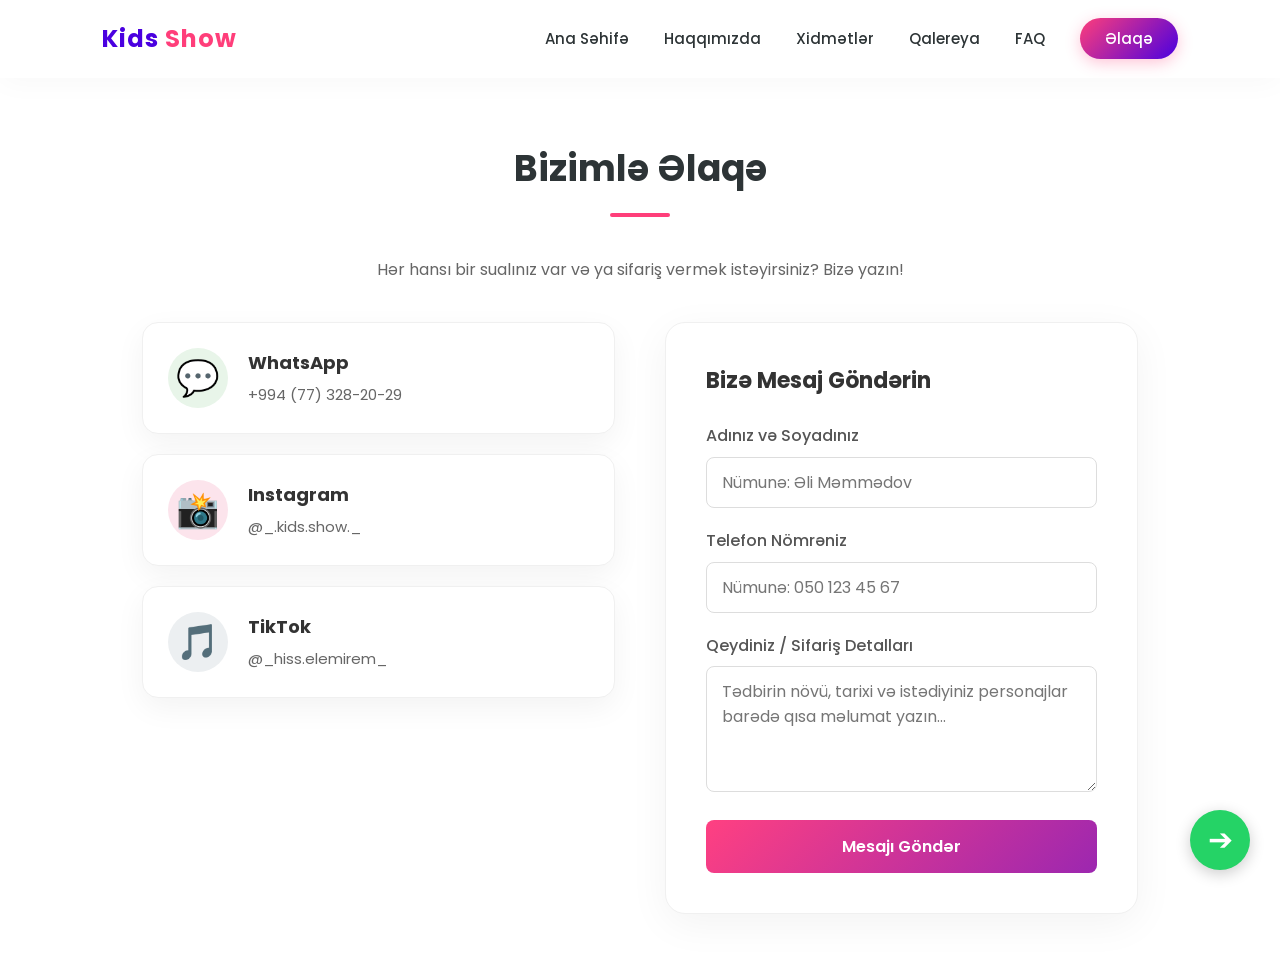
==== contact.html @ 110b322b "Create contact.html" ====
<!DOCTYPE html>
<html lang="az">
<head>
    <meta charset="UTF-8">
    <meta name="viewport" content="width=device-width, initial-scale=1.0">
    <title>Əlaqə | Kids Show</title>
    <link rel="stylesheet" href="style.css">
    <style>
        .contact-container {
            padding: 60px 8%;
            max-width: 1200px;
            margin: 0 auto;
        }
        
        .contact-grid {
            display: grid;
            grid-template-columns: 1fr 1fr;
            gap: 50px;
            margin-top: 40px;
        }

        @media (max-width: 768px) {
            .contact-grid {
                grid-template-columns: 1fr;
                gap: 30px;
            }
        }

        /* Sosial Media və Əlaqə Kartları */
        .contact-info {
            display: flex;
            flex-direction: column;
            gap: 20px;
        }

        .contact-card {
            background: #ffffff;
            padding: 25px;
            border-radius: 16px;
            box-shadow: 0 10px 30px rgba(0,0,0,0.05);
            border: 1px solid #f0f0f0;
            display: flex;
            align-items: center;
            gap: 20px;
            text-decoration: none;
            color: inherit;
            transition: transform 0.3s ease, box-shadow 0.3s ease;
        }

        .contact-card:hover {
            transform: translateY(-5px);
            box-shadow: 0 15px 35px rgba(0,0,0,0.1);
        }

        .contact-icon {
            font-size: 35px;
            width: 60px;
            height: 60px;
            display: flex;
            align-items: center;
            justify-content: center;
            border-radius: 50%;
        }

        /* Sosial Şbəkələrin Rəngləri */
        .wp-card .contact-icon { background: #e8f5e9; color: #25D366; }
        .insta-card .contact-icon { background: #fce4ec; color: #E1306C; }
        .tiktok-card .contact-icon { background: #eceff1; color: #000000; }

        .card-details h3 {
            margin: 0 0 5px 0;
            font-size: 18px;
            color: #333;
        }

        .card-details p {
            margin: 0;
            font-size: 15px;
            color: #666;
        }

        /* Əlaqə Formu */
        .contact-form-wrapper {
            background: #ffffff;
            padding: 40px;
            border-radius: 20px;
            box-shadow: 0 10px 40px rgba(0,0,0,0.05);
            border: 1px solid #f0f0f0;
        }

        .contact-form-wrapper h3 {
            margin-top: 0;
            margin-bottom: 25px;
            font-size: 22px;
            color: #333;
        }

        .form-group {
            margin-bottom: 20px;
        }

        .form-group label {
            display: block;
            margin-bottom: 8px;
            font-weight: 500;
            color: #555;
        }

        .form-group input, .form-group textarea {
            width: 100%;
            padding: 12px 15px;
            border: 1px solid #ddd;
            border-radius: 8px;
            font-size: 16px;
            transition: border-color 0.3s;
            box-sizing: border-box;
        }

        .form-group input:focus, .form-group textarea:focus {
            border-color: var(--primary, #ff4081);
            outline: none;
        }

        .submit-btn {
            background: linear-gradient(135deg, #ff4081, #9c27b0);
            color: white;
            border: none;
            padding: 14px 30px;
            font-size: 16px;
            font-weight: 600;
            border-radius: 8px;
            cursor: pointer;
            width: 100%;
            transition: opacity 0.3s;
        }

        .submit-btn:hover {
            opacity: 0.9;
        }
    </style>
</head>
<body>

    <header>
        <div class="logo">Kids <span>Show</span></div>
        <nav>
            <ul>
                <li><a href="index.html">Ana Səhifə</a></li>
                <li><a href="about.html">Haqqımızda</a></li>
                <li><a href="services.html">Xidmətlər</a></li>
                <li><a href="gallery.html">Qalereya</a></li>
                <li><a href="faq.html">FAQ</a></li>
                <li><a href="contact.html" class="nav-cta active">Əlaqə</a></li>
            </ul>
        </nav>
    </header>

    <div class="contact-container">
        <h2 class="section-title">Bizimlə Əlaqə</h2>
        <p style="text-align: center; color: #666; margin-top: -10px; margin-bottom: 40px;">Hər hansı bir sualınız var və ya sifariş vermək istəyirsiniz? Bizə yazın!</p>

        <div class="contact-grid">
            
            <div class="contact-info">
                
                <a href="https://wa.me/994773282029" target="_blank" class="contact-card wp-card">
                    <div class="contact-icon">💬</div>
                    <div class="card-details">
                        <h3>WhatsApp</h3>
                        <p>+994 (77) 328-20-29</p>
                    </div>
                </a>

                <a href="https://www.instagram.com/_.kids.show._?igsh=MWF3dDd5bzZmcnJxOQ==" target="_blank" class="contact-card insta-card">
                    <div class="contact-icon">📸</div>
                    <div class="card-details">
                        <h3>Instagram</h3>
                        <p>@_.kids.show._</p>
                    </div>
                </a>

                <a href="https://www.tiktok.com/@_hiss.elemirem_?_r=1&_t=ZS-970ieKTy6AK" target="_blank" class="contact-card tiktok-card">
                    <div class="contact-icon">🎵</div>
                    <div class="card-details">
                        <h3>TikTok</h3>
                        <p>@_hiss.elemirem_</p>
                    </div>
                </a>

            </div>

            <div class="contact-form-wrapper">
                <h3>Bizə Mesaj Göndərin</h3>
                <form action="#" method="POST">
                    <div class="form-group">
                        <label for="name">Adınız və Soyadınız</label>
                        <input type="text" id="name" required placeholder="Nümunə: Əli Məmmədov">
                    </div>
                    <div class="form-group">
                        <label for="phone">Telefon Nömrəniz</label>
                        <input type="tel" id="phone" required placeholder="Nümunə: 050 123 45 67">
                    </div>
                    <div class="form-group">
                        <label for="message">Qeydiniz / Sifariş Detalları</label>
                        <textarea id="message" rows="4" required placeholder="Tədbirin növü, tarixi və istədiyiniz personajlar barədə qısa məlumat yazın..."></textarea>
                    </div>
                    <button type="submit" class="submit-btn">Mesajı Göndər</button>
                </form>
            </div>

        </div>
    </div>

    <a href="https://wa.me/994773282029" class="whatsapp-float" target="_blank">➔</a>

</body>
</html>
---- style.css ----
/* Google Fonts */
@import url('https://fonts.googleapis.com/css2?family=Poppins:wght@300;400;500;600;700&display=swap');

:root {
    --primary: #FF3E7A;       /* Canlı Çəhrayı */
    --secondary: #4A00E0;     /* Premium Bənövşəyi */
    --accent: #FFD700;        /* Qızılı neon */
    --text-dark: #2D3436;     /* Tünd mətn */
    --text-light: #636E72;    /* Açıq mətn */
    --bg-white: #FFFFFF;
    --bg-light: #F9F9F9;
}

* {
    margin: 0;
    padding: 0;
    box-sizing: border-box;
    font-family: 'Poppins', sans-serif;
}

body {
    background-color: var(--bg-white);
    color: var(--text-dark);
    line-height: 1.6;
    overflow-x: hidden;
    padding-top: 80px; /* Sabit menyu üçün yer */
}

/* Premium Header (Sağ Yuxarı Naviqasiya) */
header {
    position: fixed;
    top: 0;
    left: 0;
    width: 100%;
    background: rgba(255, 255, 255, 0.95);
    backdrop-filter: blur(10px);
    padding: 20px 8%;
    display: flex;
    justify-content: space-between;
    align-items: center;
    z-index: 1000;
    box-shadow: 0 4px 30px rgba(0, 0, 0, 0.03);
}

.logo {
    font-size: 24px;
    font-weight: 700;
    color: var(--secondary);
    letter-spacing: 1px;
}

.logo span {
    color: var(--primary);
}

header nav ul {
    display: flex;
    list-style: none;
    align-items: center;
}

header nav ul li {
    margin-left: 35px;
}

header nav ul li a {
    text-decoration: none;
    color: var(--text-dark);
    font-weight: 500;
    font-size: 15px;
    transition: color 0.3s ease;
}

header nav ul li a:hover, 
header nav ul li a.active {
    color: var(--primary);
}

.nav-cta {
    background: linear-gradient(135deg, var(--primary), var(--secondary));
    color: white !important;
    padding: 10px 25px;
    border-radius: 50px;
    box-shadow: 0 4px 15px rgba(255, 62, 122, 0.3);
    transition: transform 0.3s ease, box-shadow 0.3s ease !important;
}

.nav-cta:hover {
    transform: translateY(-2px);
    box-shadow: 0 6px 20px rgba(255, 62, 122, 0.4);
}

/* Düymələr (Buttons) */
.btn {
    display: inline-block;
    padding: 15px 35px;
    border-radius: 50px;
    font-weight: 600;
    text-decoration: none;
    transition: all 0.3s ease;
    cursor: pointer;
}

.btn-primary {
    background: linear-gradient(135deg, var(--primary), var(--secondary));
    color: white;
    box-shadow: 0 5px 20px rgba(255, 62, 122, 0.3);
}

.btn-primary:hover {
    transform: translateY(-3px);
    box-shadow: 0 8px 25px rgba(255, 62, 122, 0.5);
}

.btn-secondary {
    background: transparent;
    color: white;
    border: 2px solid white;
    margin-left: 15px;
}

.btn-secondary:hover {
    background: white;
    color: var(--text-dark);
    transform: translateY(-3px);
}

/* Səhifə Başlıqları */
.section-title {
    text-align: center;
    font-size: 36px;
    font-weight: 700;
    margin-bottom: 50px;
    position: relative;
}

.section-title::after {
    content: '';
    display: block;
    width: 60px;
    height: 4px;
    background: var(--primary);
    margin: 15px auto 0;
    border-radius: 2px;
}

/* Üzən WhatsApp Düyməsi (Hər səhifədə) */
.whatsapp-float {
    position: fixed;
    bottom: 30px;
    right: 30px;
    width: 60px;
    height: 60px;
    background-color: #25D366;
    color: white;
    border-radius: 50px;
    text-align: center;
    font-size: 30px;
    box-shadow: 0 4px 15px rgba(0,0,0,0.2);
    z-index: 1000;
    display: flex;
    align-items: center;
    justify-content: center;
    text-decoration: none;
    transition: transform 0.3s ease;
}

.whatsapp-float:hover {
    transform: scale(1.1) rotate(10deg);
}

/* Footer */
footer {
    background: #111;
    color: white;
    padding: 60px 8% 20px;
    margin-top: 80px;
}

.footer-grid {
    display: grid;
    grid-template-columns: repeat(auto-fit, minmax(250px, 1fr));
    gap: 40px;
    margin-bottom: 40px;
}

.footer-col h3 {
    color: var(--primary);
    margin-bottom: 20px;
    font-size: 20px;
}

.footer-col p {
    color: #bbb;
    font-size: 14px;
}

.footer-links {
    list-style: none;
}

.footer-links li {
    margin-bottom: 10px;
}

.footer-links li a {
    color: #bbb;
    text-decoration: none;
    transition: color 0.3s;
}

.footer-links li a:hover {
    color: var(--primary);
}

.footer-bottom {
    text-align: center;
    padding-top: 20px;
    border-top: 1px solid #222;
    font-size: 14px;
    color: #777;
}

/* Mobil Uyğunluq (Responsive) */
@media (max-width: 992px) {
    header { padding: 20px 4%; }
    header nav ul li { margin-left: 20px; }
}

@media (max-width: 768px) {
    header { flex-direction: column; gap: 15px; text-align: center; position: relative; }
    body { padding-top: 0; }
    header nav ul { flex-wrap: wrap; justify-content: center; gap: 10px; }
    header nav ul li { margin-left: 0; margin: 0 10px; }
}
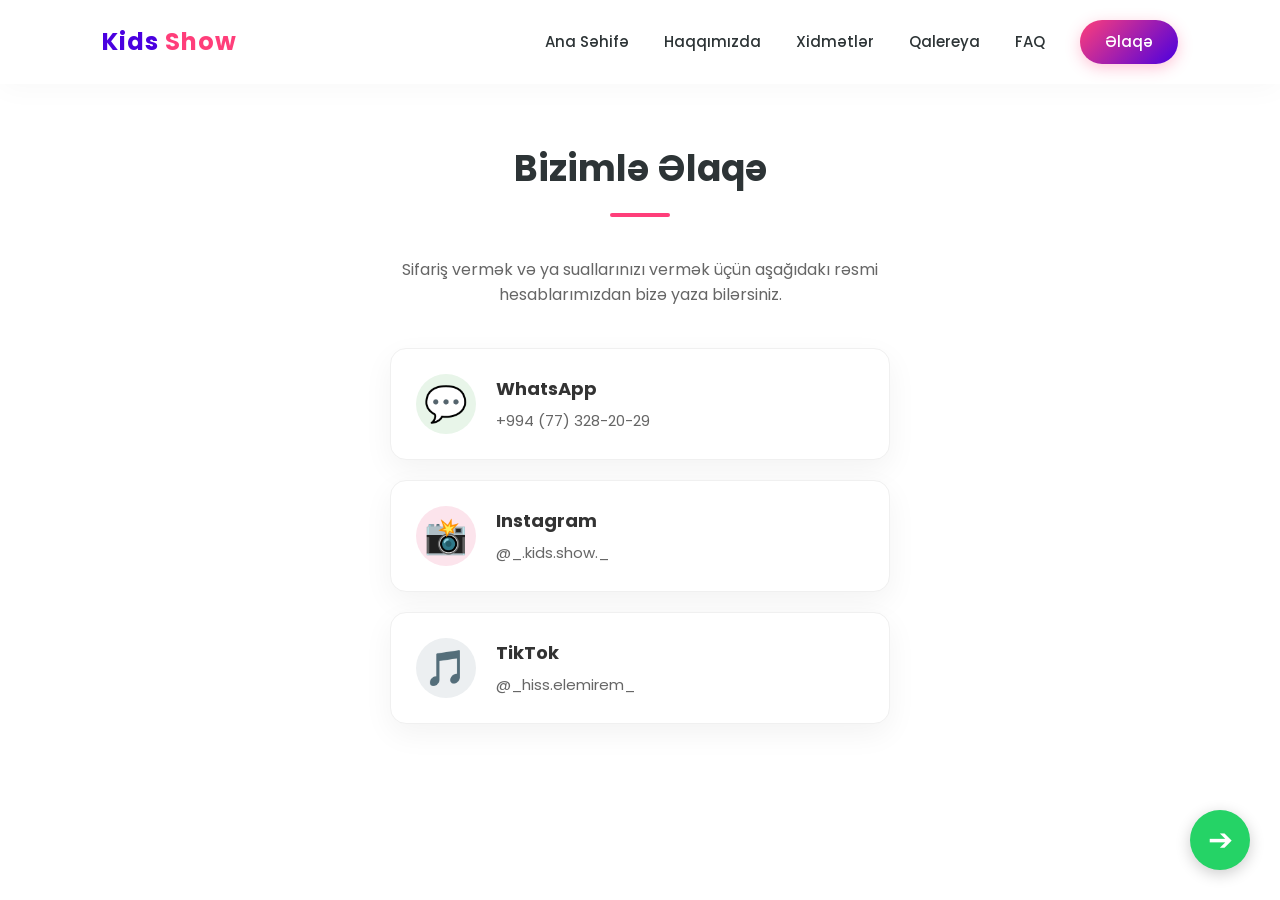
==== commit 5d79c8a1: "Update contact.html" ====
--- a/contact.html
+++ b/contact.html
@@ -8,29 +8,19 @@
     <style>
         .contact-container {
             padding: 60px 8%;
-            max-width: 1200px;
+            max-width: 800px;
             margin: 0 auto;
+            text-align: center;
         }
         
         .contact-grid {
-            display: grid;
-            grid-template-columns: 1fr 1fr;
-            gap: 50px;
-            margin-top: 40px;
-        }
-
-        @media (max-width: 768px) {
-            .contact-grid {
-                grid-template-columns: 1fr;
-                gap: 30px;
-            }
-        }
-
-        /* Sosial Media və Əlaqə Kartları */
-        .contact-info {
             display: flex;
             flex-direction: column;
             gap: 20px;
+            margin-top: 40px;
+            max-width: 500px;
+            margin-left: auto;
+            margin-right: auto;
         }
 
         .contact-card {
@@ -45,6 +35,7 @@
             text-decoration: none;
             color: inherit;
             transition: transform 0.3s ease, box-shadow 0.3s ease;
+            text-align: left;
         }
 
         .contact-card:hover {
@@ -62,7 +53,7 @@
             border-radius: 50%;
         }
 
-        /* Sosial Şbəkələrin Rəngləri */
+        /* Sosial Şəbəkələrin Rəngləri */
         .wp-card .contact-icon { background: #e8f5e9; color: #25D366; }
         .insta-card .contact-icon { background: #fce4ec; color: #E1306C; }
         .tiktok-card .contact-icon { background: #eceff1; color: #000000; }
@@ -79,63 +70,11 @@
             color: #666;
         }
 
-        /* Əlaqə Formu */
-        .contact-form-wrapper {
-            background: #ffffff;
-            padding: 40px;
-            border-radius: 20px;
-            box-shadow: 0 10px 40px rgba(0,0,0,0.05);
-            border: 1px solid #f0f0f0;
-        }
-
-        .contact-form-wrapper h3 {
-            margin-top: 0;
-            margin-bottom: 25px;
-            font-size: 22px;
-            color: #333;
-        }
-
-        .form-group {
-            margin-bottom: 20px;
-        }
-
-        .form-group label {
-            display: block;
-            margin-bottom: 8px;
-            font-weight: 500;
-            color: #555;
-        }
-
-        .form-group input, .form-group textarea {
-            width: 100%;
-            padding: 12px 15px;
-            border: 1px solid #ddd;
-            border-radius: 8px;
-            font-size: 16px;
-            transition: border-color 0.3s;
-            box-sizing: border-box;
-        }
-
-        .form-group input:focus, .form-group textarea:focus {
-            border-color: var(--primary, #ff4081);
-            outline: none;
-        }
-
-        .submit-btn {
-            background: linear-gradient(135deg, #ff4081, #9c27b0);
-            color: white;
-            border: none;
-            padding: 14px 30px;
-            font-size: 16px;
-            font-weight: 600;
-            border-radius: 8px;
-            cursor: pointer;
-            width: 100%;
-            transition: opacity 0.3s;
-        }
-
-        .submit-btn:hover {
-            opacity: 0.9;
+        /* Əlaqə düyməsinin düzgün durması üçün CSS sığortası */
+        .nav-cta {
+            display: inline-block !important;
+            transform: none !important;
+            writing-mode: horizontal-tb !important;
         }
     </style>
 </head>
@@ -157,56 +96,33 @@
 
     <div class="contact-container">
         <h2 class="section-title">Bizimlə Əlaqə</h2>
-        <p style="text-align: center; color: #666; margin-top: -10px; margin-bottom: 40px;">Hər hansı bir sualınız var və ya sifariş vermək istəyirsiniz? Bizə yazın!</p>
+        <p style="color: #666; margin-top: -10px; margin-bottom: 40px;">Sifariş vermək və ya suallarınızı vermək üçün aşağıdakı rəsmi hesablarımızdan bizə yaza bilərsiniz.</p>
 
         <div class="contact-grid">
             
-            <div class="contact-info">
-                
-                <a href="https://wa.me/994773282029" target="_blank" class="contact-card wp-card">
-                    <div class="contact-icon">💬</div>
-                    <div class="card-details">
-                        <h3>WhatsApp</h3>
-                        <p>+994 (77) 328-20-29</p>
-                    </div>
-                </a>
+            <a href="https://wa.me/994773282029" target="_blank" class="contact-card wp-card">
+                <div class="contact-icon">💬</div>
+                <div class="card-details">
+                    <h3>WhatsApp</h3>
+                    <p>+994 (77) 328-20-29</p>
+                </div>
+            </a>
 
-                <a href="https://www.instagram.com/_.kids.show._?igsh=MWF3dDd5bzZmcnJxOQ==" target="_blank" class="contact-card insta-card">
-                    <div class="contact-icon">📸</div>
-                    <div class="card-details">
-                        <h3>Instagram</h3>
-                        <p>@_.kids.show._</p>
-                    </div>
-                </a>
+            <a href="https://www.instagram.com/_.kids.show._?igsh=MWF3dDd5bzZmcnJxOQ==" target="_blank" class="contact-card insta-card">
+                <div class="contact-icon">📸</div>
+                <div class="card-details">
+                    <h3>Instagram</h3>
+                    <p>@_.kids.show._</p>
+                </div>
+            </a>
 
-                <a href="https://www.tiktok.com/@_hiss.elemirem_?_r=1&_t=ZS-970ieKTy6AK" target="_blank" class="contact-card tiktok-card">
-                    <div class="contact-icon">🎵</div>
-                    <div class="card-details">
-                        <h3>TikTok</h3>
-                        <p>@_hiss.elemirem_</p>
-                    </div>
-                </a>
-
-            </div>
-
-            <div class="contact-form-wrapper">
-                <h3>Bizə Mesaj Göndərin</h3>
-                <form action="#" method="POST">
-                    <div class="form-group">
-                        <label for="name">Adınız və Soyadınız</label>
-                        <input type="text" id="name" required placeholder="Nümunə: Əli Məmmədov">
-                    </div>
-                    <div class="form-group">
-                        <label for="phone">Telefon Nömrəniz</label>
-                        <input type="tel" id="phone" required placeholder="Nümunə: 050 123 45 67">
-                    </div>
-                    <div class="form-group">
-                        <label for="message">Qeydiniz / Sifariş Detalları</label>
-                        <textarea id="message" rows="4" required placeholder="Tədbirin növü, tarixi və istədiyiniz personajlar barədə qısa məlumat yazın..."></textarea>
-                    </div>
-                    <button type="submit" class="submit-btn">Mesajı Göndər</button>
-                </form>
-            </div>
+            <a href="https://www.tiktok.com/@_hiss.elemirem_?_r=1&_t=ZS-970ieKTy6AK" target="_blank" class="contact-card tiktok-card">
+                <div class="contact-icon">🎵</div>
+                <div class="card-details">
+                    <h3>TikTok</h3>
+                    <p>@_hiss.elemirem_</p>
+                </div>
+            </a>
 
         </div>
     </div>
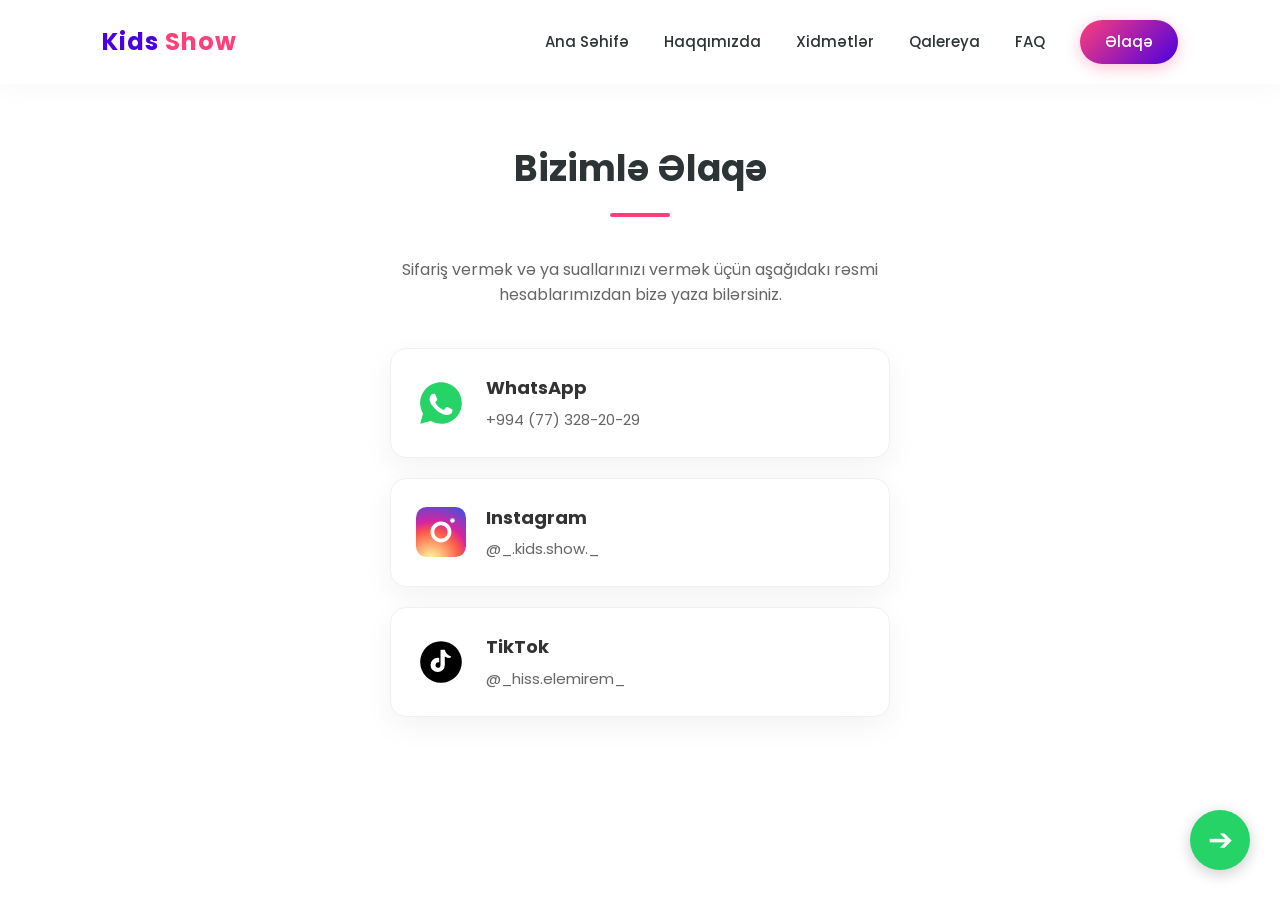
==== commit b71f5579: "Update contact.html" ====
--- a/contact.html
+++ b/contact.html
@@ -43,20 +43,20 @@
             box-shadow: 0 15px 35px rgba(0,0,0,0.1);
         }
 
-        .contact-icon {
-            font-size: 35px;
-            width: 60px;
-            height: 60px;
+        /* Loqo Sahəsi */
+        .contact-icon-wrapper {
+            width: 50px;
+            height: 50px;
             display: flex;
             align-items: center;
             justify-content: center;
-            border-radius: 50%;
+            flex-shrink: 0;
         }
 
-        /* Sosial Şəbəkələrin Rəngləri */
-        .wp-card .contact-icon { background: #e8f5e9; color: #25D366; }
-        .insta-card .contact-icon { background: #fce4ec; color: #E1306C; }
-        .tiktok-card .contact-icon { background: #eceff1; color: #000000; }
+        .contact-icon-wrapper svg {
+            width: 100%;
+            height: 100%;
+        }
 
         .card-details h3 {
             margin: 0 0 5px 0;
@@ -100,24 +100,46 @@
 
         <div class="contact-grid">
             
-            <a href="https://wa.me/994773282029" target="_blank" class="contact-card wp-card">
-                <div class="contact-icon">💬</div>
+            <a href="https://wa.me/994773282029" target="_blank" class="contact-card">
+                <div class="contact-icon-wrapper">
+                    <svg viewBox="0 0 24 24" fill="none" xmlns="http://www.w3.org/2000/svg">
+                        <path d="M12.004 2C6.48 2 2 6.48 2 12.004c0 1.848.502 3.578 1.377 5.066l-1.353 4.935 5.053-1.326a9.947 9.947 0 004.927 1.321c5.523 0 10.003-4.48 10.003-10.004C22.007 6.48 17.527 2 12.004 2z" fill="#25D366"/>
+                        <path d="M16.942 14.82c-.27-.135-1.594-.786-1.841-.876-.248-.09-.428-.135-.608.135-.18.27-.698.876-.855 1.056-.158.18-.315.203-.585.068a7.37 7.37 0 01-2.172-1.34 8.125 8.125 0 01-1.503-1.87c-.157-.27-.017-.417.118-.552.122-.122.27-.315.405-.473.135-.157.18-.27.27-.45.09-.18.045-.337-.023-.472-.067-.135-.607-1.463-.832-2.003-.22-.529-.44-.457-.607-.466-.157-.008-.337-.008-.517-.008a.995.995 0 00-.72.338c-.248.27-.946.923-.946 2.25 0 1.328.968 2.61 1.103 2.79.135.18 1.905 2.91 4.616 4.082.645.278 1.148.445 1.54.57.648.206 1.238.177 1.704.107.519-.078 1.594-.652 1.819-1.282.225-.63.225-1.17.157-1.283-.067-.112-.247-.18-.517-.315z" fill="#FFF"/>
+                    </svg>
+                </div>
                 <div class="card-details">
                     <h3>WhatsApp</h3>
                     <p>+994 (77) 328-20-29</p>
                 </div>
             </a>
 
-            <a href="https://www.instagram.com/_.kids.show._?igsh=MWF3dDd5bzZmcnJxOQ==" target="_blank" class="contact-card insta-card">
-                <div class="contact-icon">📸</div>
+            <a href="https://www.instagram.com/_.kids.show._?igsh=MWF3dDd5bzZmcnJxOQ==" target="_blank" class="contact-card">
+                <div class="contact-icon-wrapper">
+                    <svg viewBox="0 0 24 24" fill="none" xmlns="http://www.w3.org/2000/svg">
+                        <radialGradient id="rg" cx="30%" cy="107%" r="130%">
+                            <stop offset="0%" stop-color="#fdf497" />
+                            <stop offset="5%" stop-color="#fdf497" />
+                            <stop offset="45%" stop-color="#fd5949" />
+                            <stop offset="60%" stop-color="#d6249f" />
+                            <stop offset="100%" stop-color="#285AEB" />
+                        </radialGradient>
+                        <rect width="24" height="24" rx="5" fill="url(#rg)"/>
+                        <path d="M12 7c-2.76 0-5 2.24-5 5s2.24 5 5 5 5-2.24 5-5-2.24-5-5-5zm0 8.2c-1.76 0-3.2-1.44-3.2-3.2 0-1.76 1.44-3.2 3.2-3.2s3.2 1.44 3.2 3.2c0 1.76-1.44 3.2-3.2 3.2z" fill="#FFF"/>
+                        <circle cx="17.5" cy="6.5" r="1.1" fill="#FFF"/>
+                    </svg>
+                </div>
                 <div class="card-details">
                     <h3>Instagram</h3>
                     <p>@_.kids.show._</p>
                 </div>
             </a>
 
-            <a href="https://www.tiktok.com/@_hiss.elemirem_?_r=1&_t=ZS-970ieKTy6AK" target="_blank" class="contact-card tiktok-card">
-                <div class="contact-icon">🎵</div>
+            <a href="https://www.tiktok.com/@_hiss.elemirem_?_r=1&_t=ZS-970ieKTy6AK" target="_blank" class="contact-card">
+                <div class="contact-icon-wrapper">
+                    <svg viewBox="0 0 24 24" fill="none" xmlns="http://www.w3.org/2000/svg">
+                        <path d="M12 2a10 10 0 1010 10A10 10 0 0012 2zm4.35 8.13a4.29 4.29 0 01-2.52-.83v4.11a3.43 3.43 0 11-3.43-3.43 3.32 3.32 0 01.73.08v2.09a1.35 1.35 0 10-.73 2.61 1.37 1.37 0 001.37-1.37V6.14h2.06a4.29 4.29 0 003.11 3.2z" fill="#000000"/>
+                    </svg>
+                </div>
                 <div class="card-details">
                     <h3>TikTok</h3>
                     <p>@_hiss.elemirem_</p>
